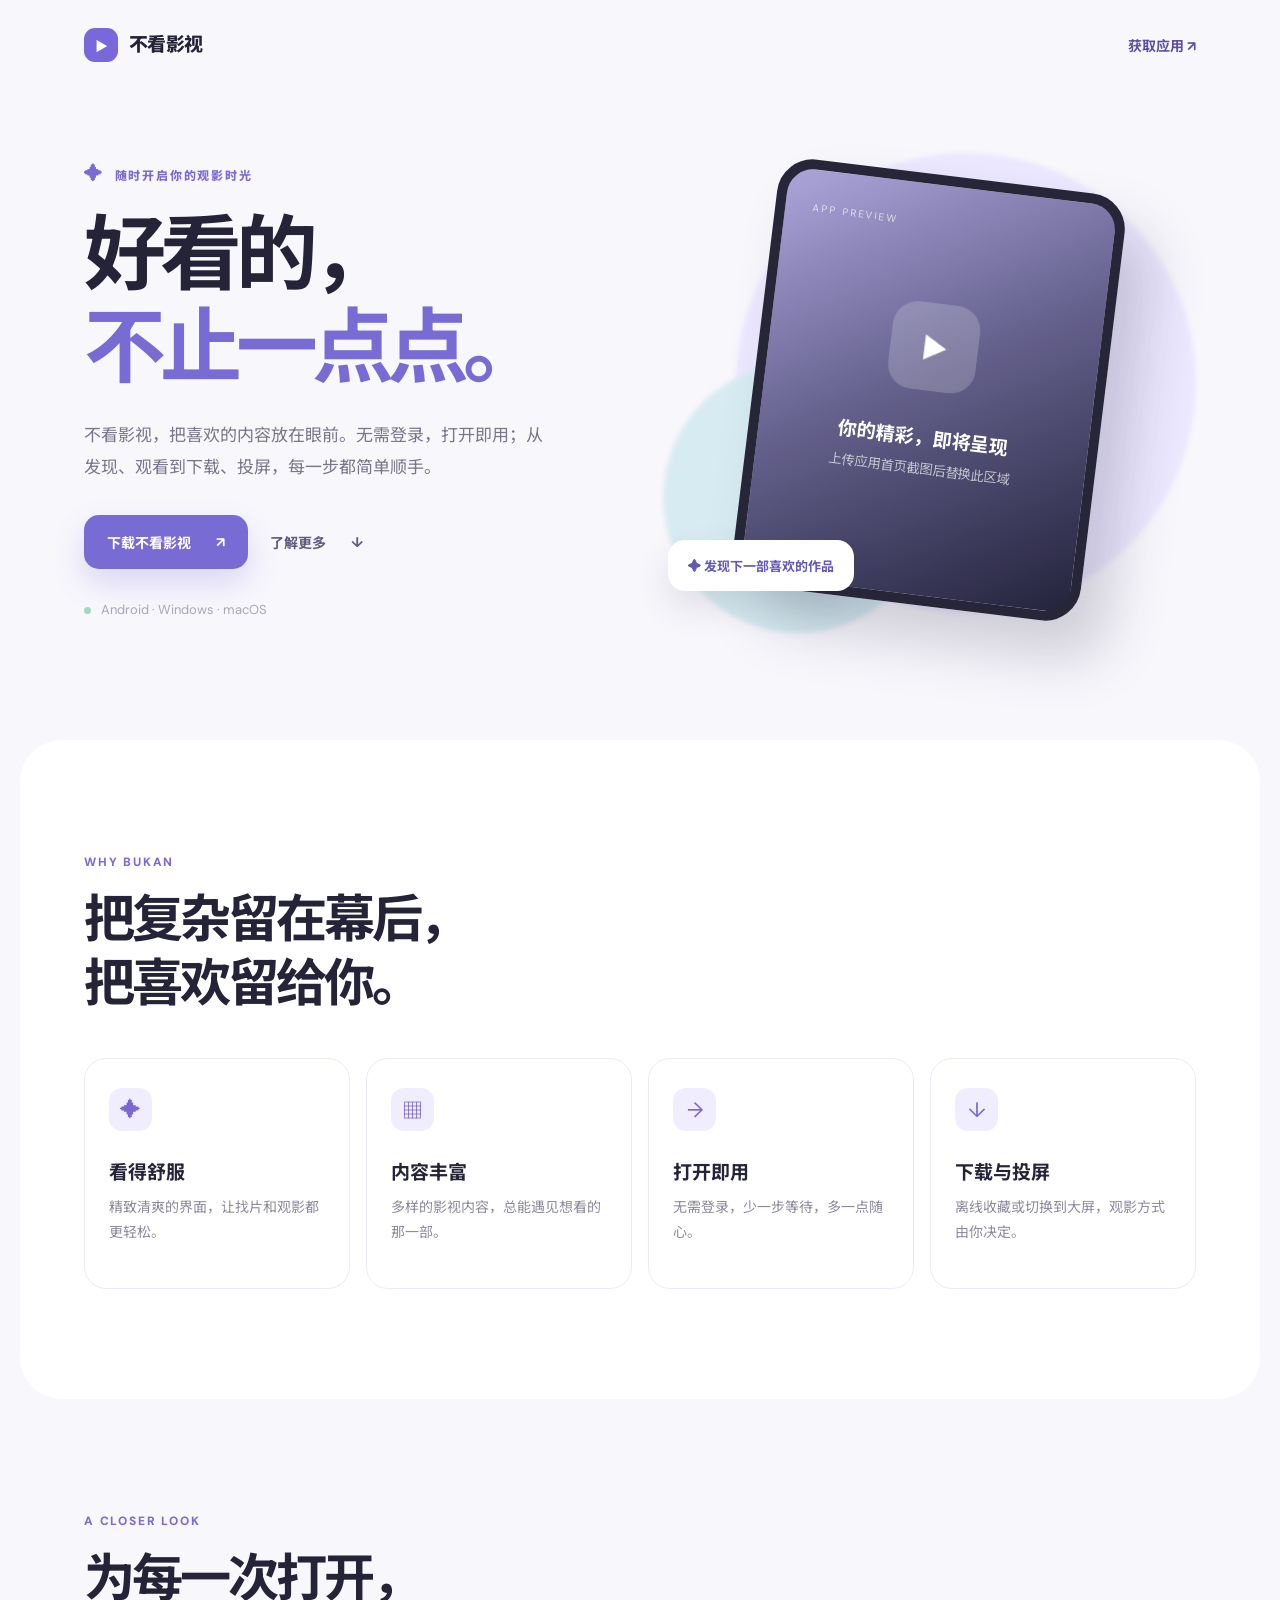
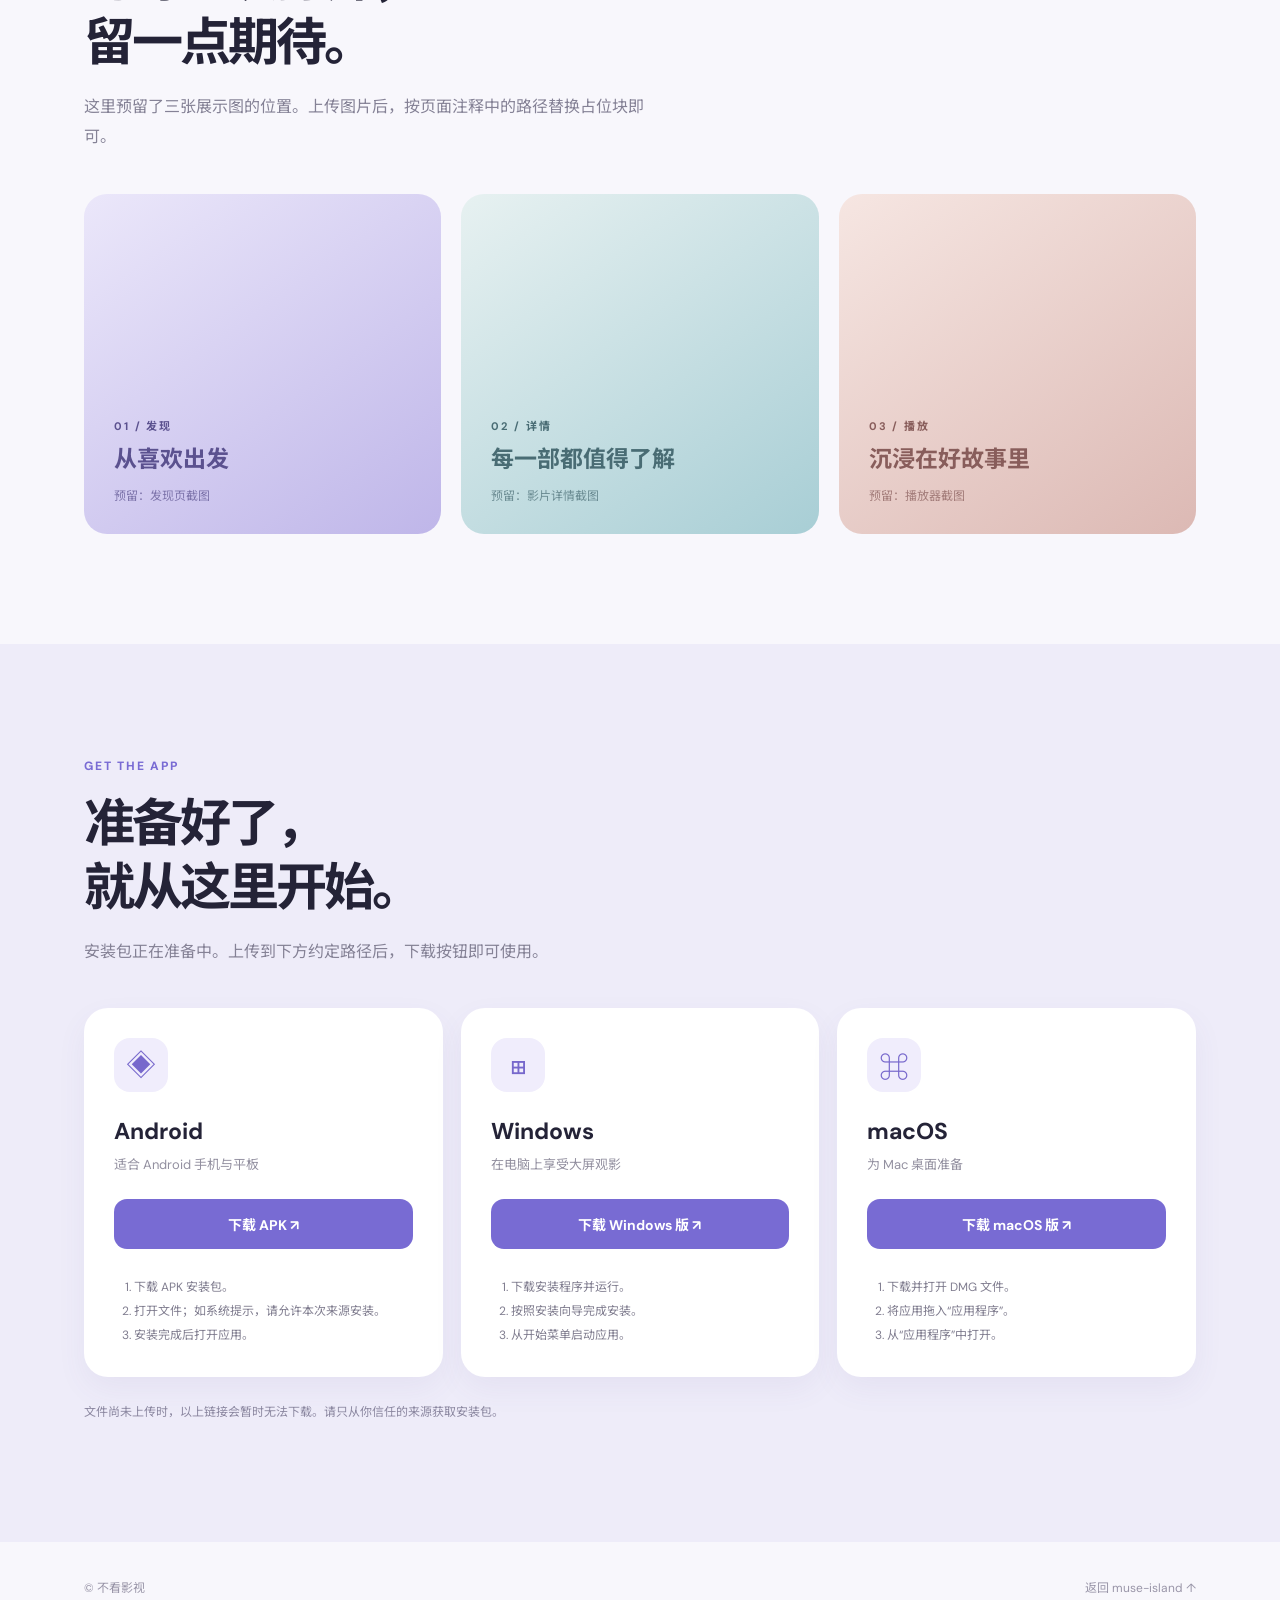
==== webApp/src/webMain/resources/bukan-yingshi/index.html @ 0767dc0f "加入不看影视入口" ====
<!doctype html>
<html lang="zh-CN">
<head>
  <meta charset="utf-8">
  <meta name="viewport" content="width=device-width, initial-scale=1">
  <meta name="description" content="不看影视：无需登录，打开即用。发现丰富内容，支持下载与投屏。">
  <title>不看影视 · 轻松发现好内容</title>
  <link rel="stylesheet" href="./styles.css">
</head>
<body>
  <div class="site-shell">
    <header class="topbar">
      <a class="brand" href="/" aria-label="返回 muse-island"><span class="brand-mark">▶</span> 不看影视</a>
      <a class="top-link" href="#download">获取应用 <span aria-hidden="true">↗</span></a>
    </header>

    <main>
      <section class="hero" aria-labelledby="hero-title">
        <div class="hero-copy">
          <span class="eyebrow"><span class="sparkle">✦</span> 随时开启你的观影时光</span>
          <h1 id="hero-title">好看的，<br><em>不止一点点。</em></h1>
          <p>不看影视，把喜欢的内容放在眼前。无需登录，打开即用；从发现、观看到下载、投屏，每一步都简单顺手。</p>
          <div class="hero-actions">
            <a class="button primary" href="#download">下载不看影视 <span aria-hidden="true">↗</span></a>
            <a class="button text-button" href="#features">了解更多 <span aria-hidden="true">↓</span></a>
          </div>
          <div class="hero-note"><span class="note-dot"></span> Android · Windows · macOS</div>
        </div>
        <div class="hero-art" aria-label="应用截图预留区域">
          <div class="orb orb-one"></div><div class="orb orb-two"></div>
          <div class="screen-placeholder"><span class="screen-badge">APP PREVIEW</span><div class="screen-play">▶</div><strong>你的精彩，即将呈现</strong><small>上传应用首页截图后替换此区域</small></div>
          <div class="floating-label">✦ 发现下一部喜欢的作品</div>
        </div>
      </section>

      <section class="features section" id="features" aria-labelledby="features-title">
        <div class="section-heading"><span class="eyebrow">WHY BUKAN</span><h2 id="features-title">把复杂留在幕后，<br>把喜欢留给你。</h2></div>
        <div class="feature-grid">
          <article class="feature-card"><span class="feature-icon">✦</span><h3>看得舒服</h3><p>精致清爽的界面，让找片和观影都更轻松。</p></article>
          <article class="feature-card"><span class="feature-icon">▦</span><h3>内容丰富</h3><p>多样的影视内容，总能遇见想看的那一部。</p></article>
          <article class="feature-card"><span class="feature-icon">→</span><h3>打开即用</h3><p>无需登录，少一步等待，多一点随心。</p></article>
          <article class="feature-card"><span class="feature-icon">↓</span><h3>下载与投屏</h3><p>离线收藏或切换到大屏，观影方式由你决定。</p></article>
        </div>
      </section>

      <section class="showcase section" aria-labelledby="showcase-title">
        <div class="section-heading"><span class="eyebrow">A CLOSER LOOK</span><h2 id="showcase-title">为每一次打开，<br>留一点期待。</h2><p>这里预留了三张展示图的位置。上传图片后，按页面注释中的路径替换占位块即可。</p></div>
        <div class="showcase-grid">
          <!-- 图片上传到站点根目录；替换为 <img src="/bukan-discover.webp" alt="不看影视发现页"> 等。 -->
          <div class="image-slot"><span>01 / 发现</span><strong>从喜欢出发</strong><small>预留：发现页截图</small></div>
          <div class="image-slot"><span>02 / 详情</span><strong>每一部都值得了解</strong><small>预留：影片详情截图</small></div>
          <div class="image-slot"><span>03 / 播放</span><strong>沉浸在好故事里</strong><small>预留：播放器截图</small></div>
        </div>
      </section>

      <section class="download section" id="download" aria-labelledby="download-title">
        <div class="section-heading"><span class="eyebrow">GET THE APP</span><h2 id="download-title">准备好了，<br>就从这里开始。</h2><p>安装包正在准备中。上传到下方约定路径后，下载按钮即可使用。</p></div>
        <div class="download-grid">
          <article class="download-card"><span class="platform-icon">◈</span><h3>Android</h3><p>适合 Android 手机与平板</p><a href="/bukan-yingshi.apk" download>下载 APK ↗</a><ol><li>下载 APK 安装包。</li><li>打开文件；如系统提示，请允许本次来源安装。</li><li>安装完成后打开应用。</li></ol></article>
          <article class="download-card"><span class="platform-icon">⊞</span><h3>Windows</h3><p>在电脑上享受大屏观影</p><a href="/bukan-yingshi-windows.exe" download>下载 Windows 版 ↗</a><ol><li>下载安装程序并运行。</li><li>按照安装向导完成安装。</li><li>从开始菜单启动应用。</li></ol></article>
          <article class="download-card"><span class="platform-icon">⌘</span><h3>macOS</h3><p>为 Mac 桌面准备</p><a href="/bukan-yingshi-macos.dmg" download>下载 macOS 版 ↗</a><ol><li>下载并打开 DMG 文件。</li><li>将应用拖入“应用程序”。</li><li>从“应用程序”中打开。</li></ol></article>
        </div>
        <p class="download-note">文件尚未上传时，以上链接会暂时无法下载。请只从你信任的来源获取安装包。</p>
      </section>
    </main>
    <footer><span>© 不看影视</span><a href="/">返回 muse-island ↑</a></footer>
  </div>
</body>
</html>
---- webApp/src/webMain/resources/bukan-yingshi/styles.css ----
@import url('https://fonts.googleapis.com/css2?family=DM+Sans:wght@400;500;600;700&family=Noto+Sans+SC:wght@400;500;600;700;800&display=swap');
:root{font-family:'DM Sans','Noto Sans SC',sans-serif;color:#242337;background:#f8f7fc;scroll-behavior:smooth}
*{box-sizing:border-box}body{margin:0}a{color:inherit;text-decoration:none}button,a{-webkit-tap-highlight-color:transparent}a:focus-visible{outline:3px solid #8b7dea;outline-offset:4px}h1,h2,h3,p{margin-top:0}.site-shell{overflow:hidden}.topbar,.hero,.section,footer{max-width:1240px;margin:auto;padding-left:clamp(24px,5vw,64px);padding-right:clamp(24px,5vw,64px)}
.topbar{height:90px;display:flex;align-items:center;justify-content:space-between}.brand{font-size:19px;font-weight:800;letter-spacing:-.04em}.brand-mark{display:inline-grid;place-items:center;width:34px;height:34px;margin-right:8px;border-radius:11px;background:#7868dc;color:white;font-size:13px}.top-link{font-size:14px;font-weight:700;color:#5c50a1}
.hero{min-height:650px;display:grid;grid-template-columns:1fr 1.02fr;align-items:center;gap:5%;padding-top:50px;padding-bottom:100px}.eyebrow{color:#796bd4;font-size:12px;font-weight:800;letter-spacing:.15em}.sparkle{font-size:18px;margin-right:6px}.hero h1{font-size:clamp(55px,6.4vw,92px);line-height:1.14;letter-spacing:-.075em;margin:23px 0}.hero h1 em{font-style:normal;color:#796bd4}.hero-copy>p{max-width:475px;color:#77768a;font-size:17px;line-height:1.9}.hero-actions{display:flex;align-items:center;gap:22px;margin:32px 0}.button{display:inline-flex;align-items:center;justify-content:center;gap:25px;font-weight:700;font-size:14px}.primary{padding:17px 23px;border-radius:15px;background:#796bd4;color:white;box-shadow:0 14px 30px #796bd43b}.primary:hover{background:#6556c2}.text-button{color:#605b83}.hero-note{font-size:13px;color:#aaa6b7}.note-dot{display:inline-block;width:7px;height:7px;border-radius:50%;background:#9fd9be;margin-right:7px}
.hero-art{height:485px;position:relative;display:grid;place-items:center}.orb{position:absolute;border-radius:50%;filter:blur(2px)}.orb-one{width:460px;height:460px;background:#ece8ff;right:0;top:5px}.orb-two{width:270px;height:270px;background:#d7ecf2;left:0;bottom:0}.screen-placeholder{position:relative;width:min(75%,350px);height:430px;border:10px solid #272638;border-radius:36px;background:linear-gradient(150deg,#aca5db,#65618d 47%,#24233c);box-shadow:30px 34px 55px #34304d36;display:flex;align-items:center;justify-content:center;flex-direction:column;text-align:center;color:white;transform:rotate(7deg)}.screen-badge{position:absolute;top:32px;left:27px;font-size:10px;letter-spacing:.2em;opacity:.7}.screen-play{display:grid;place-items:center;width:88px;height:88px;margin-bottom:32px;border-radius:25px;background:#ffffff30;backdrop-filter:blur(8px);font-size:27px}.screen-placeholder strong{font-size:19px}.screen-placeholder small{opacity:.66;margin-top:8px}.floating-label{position:absolute;left:1%;bottom:42px;background:white;padding:16px 20px;border-radius:17px;box-shadow:0 16px 35px #34304d1f;font-size:13px;font-weight:700;color:#6559b6}
.section{padding-top:110px;padding-bottom:110px}.section-heading{margin-bottom:42px}.section-heading h2{font-size:clamp(34px,4vw,55px);line-height:1.25;letter-spacing:-.06em;margin:17px 0}.section-heading p{max-width:580px;color:#858296;line-height:1.85}.features{background:#fff;border-radius:42px}.feature-grid{display:grid;grid-template-columns:repeat(4,1fr);gap:16px}.feature-card{border:1px solid #eeeaf4;border-radius:22px;padding:29px 24px;min-height:222px}.feature-icon{display:grid;place-items:center;width:43px;height:43px;border-radius:13px;background:#f0edff;color:#7869d0;font-size:21px}.feature-card h3{font-size:19px;margin:26px 0 10px}.feature-card p{font-size:14px;line-height:1.8;color:#8c899c}
.showcase-grid{display:grid;grid-template-columns:repeat(3,1fr);gap:20px}.image-slot{min-height:340px;padding:30px;display:flex;flex-direction:column;justify-content:end;border-radius:23px;background:linear-gradient(145deg,#ebe7fa,#bfb6e9);color:#5b518f}.image-slot:nth-child(2){background:linear-gradient(145deg,#e7f1f1,#a8ced5);color:#496c74}.image-slot:nth-child(3){background:linear-gradient(145deg,#f6e6e2,#dcb9b4);color:#885d5b}.image-slot span{font-size:11px;font-weight:700;letter-spacing:.17em}.image-slot strong{font-size:23px;line-height:1.4;margin:10px 0}.image-slot small{font-size:12px;opacity:.7}
.download{max-width:none;background:#eeecf9}.download>.section-heading,.download-grid,.download-note{max-width:1112px;margin-left:auto;margin-right:auto}.download-grid{display:grid;grid-template-columns:repeat(3,1fr);gap:18px}.download-card{background:white;border-radius:24px;padding:30px;box-shadow:0 12px 30px #5e559010}.platform-icon{display:grid;place-items:center;width:54px;height:54px;border-radius:16px;background:#f0edfc;color:#7768cc;font-size:30px}.download-card h3{font-size:23px;margin:24px 0 8px}.download-card>p{color:#9390a0;font-size:13px}.download-card>a{display:block;padding:15px 18px;margin:26px 0;border-radius:13px;background:#786bd3;color:white;text-align:center;font-size:14px;font-weight:700}.download-card>a:hover{background:#6659bf}.download-card ol{padding-left:20px;margin:0;color:#817e90;font-size:12px;line-height:2}.download-note{color:#8c88a1;font-size:12px;margin-top:25px}footer{display:flex;justify-content:space-between;padding-top:36px;padding-bottom:36px;color:#9995a8;font-size:12px}
@media(max-width:900px){.hero{grid-template-columns:1fr;padding-top:35px}.hero-art{height:410px}.feature-grid{grid-template-columns:repeat(2,1fr)}.download-grid{grid-template-columns:1fr}.showcase-grid{gap:12px}.image-slot{min-height:260px;padding:20px}}
@media(max-width:620px){.topbar{height:70px}.hero{padding-bottom:65px}.hero h1{font-size:57px}.hero-copy>p{font-size:15px}.hero-art{height:350px}.orb-one{width:330px;height:330px}.orb-two{width:180px;height:180px}.screen-placeholder{height:310px;width:235px;border-width:7px;border-radius:27px}.screen-play{width:60px;height:60px;font-size:20px;margin-bottom:18px}.screen-placeholder strong{font-size:15px}.screen-placeholder small{font-size:10px}.floating-label{bottom:15px}.section{padding-top:75px;padding-bottom:75px}.features{border-radius:25px}.feature-grid{grid-template-columns:1fr 1fr;gap:10px}.feature-card{min-height:185px;padding:18px}.feature-card h3{font-size:16px;margin:20px 0 6px}.feature-card p{font-size:12px}.showcase-grid{display:flex;overflow-x:auto;scroll-snap-type:x mandatory}.image-slot{min-width:78%;scroll-snap-align:center}footer{gap:15px}}
@media(prefers-reduced-motion:reduce){:root{scroll-behavior:auto}}
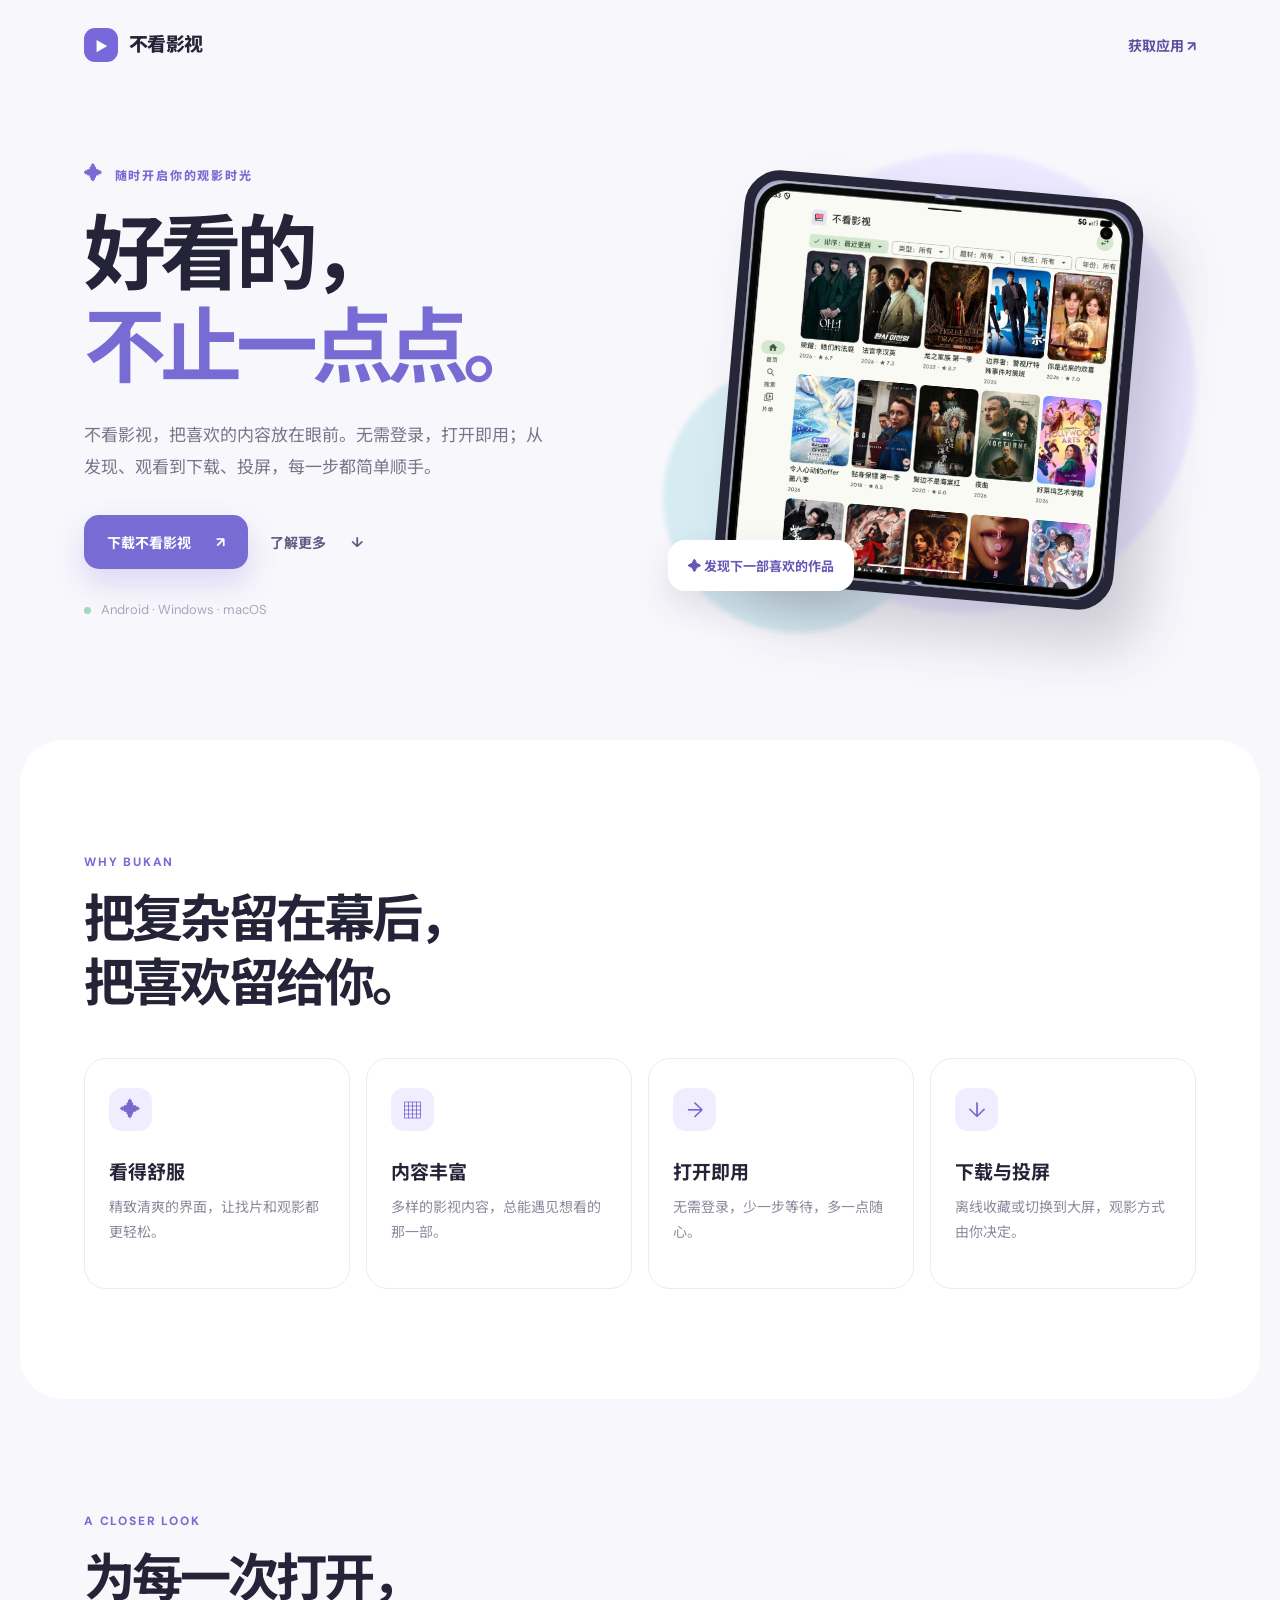
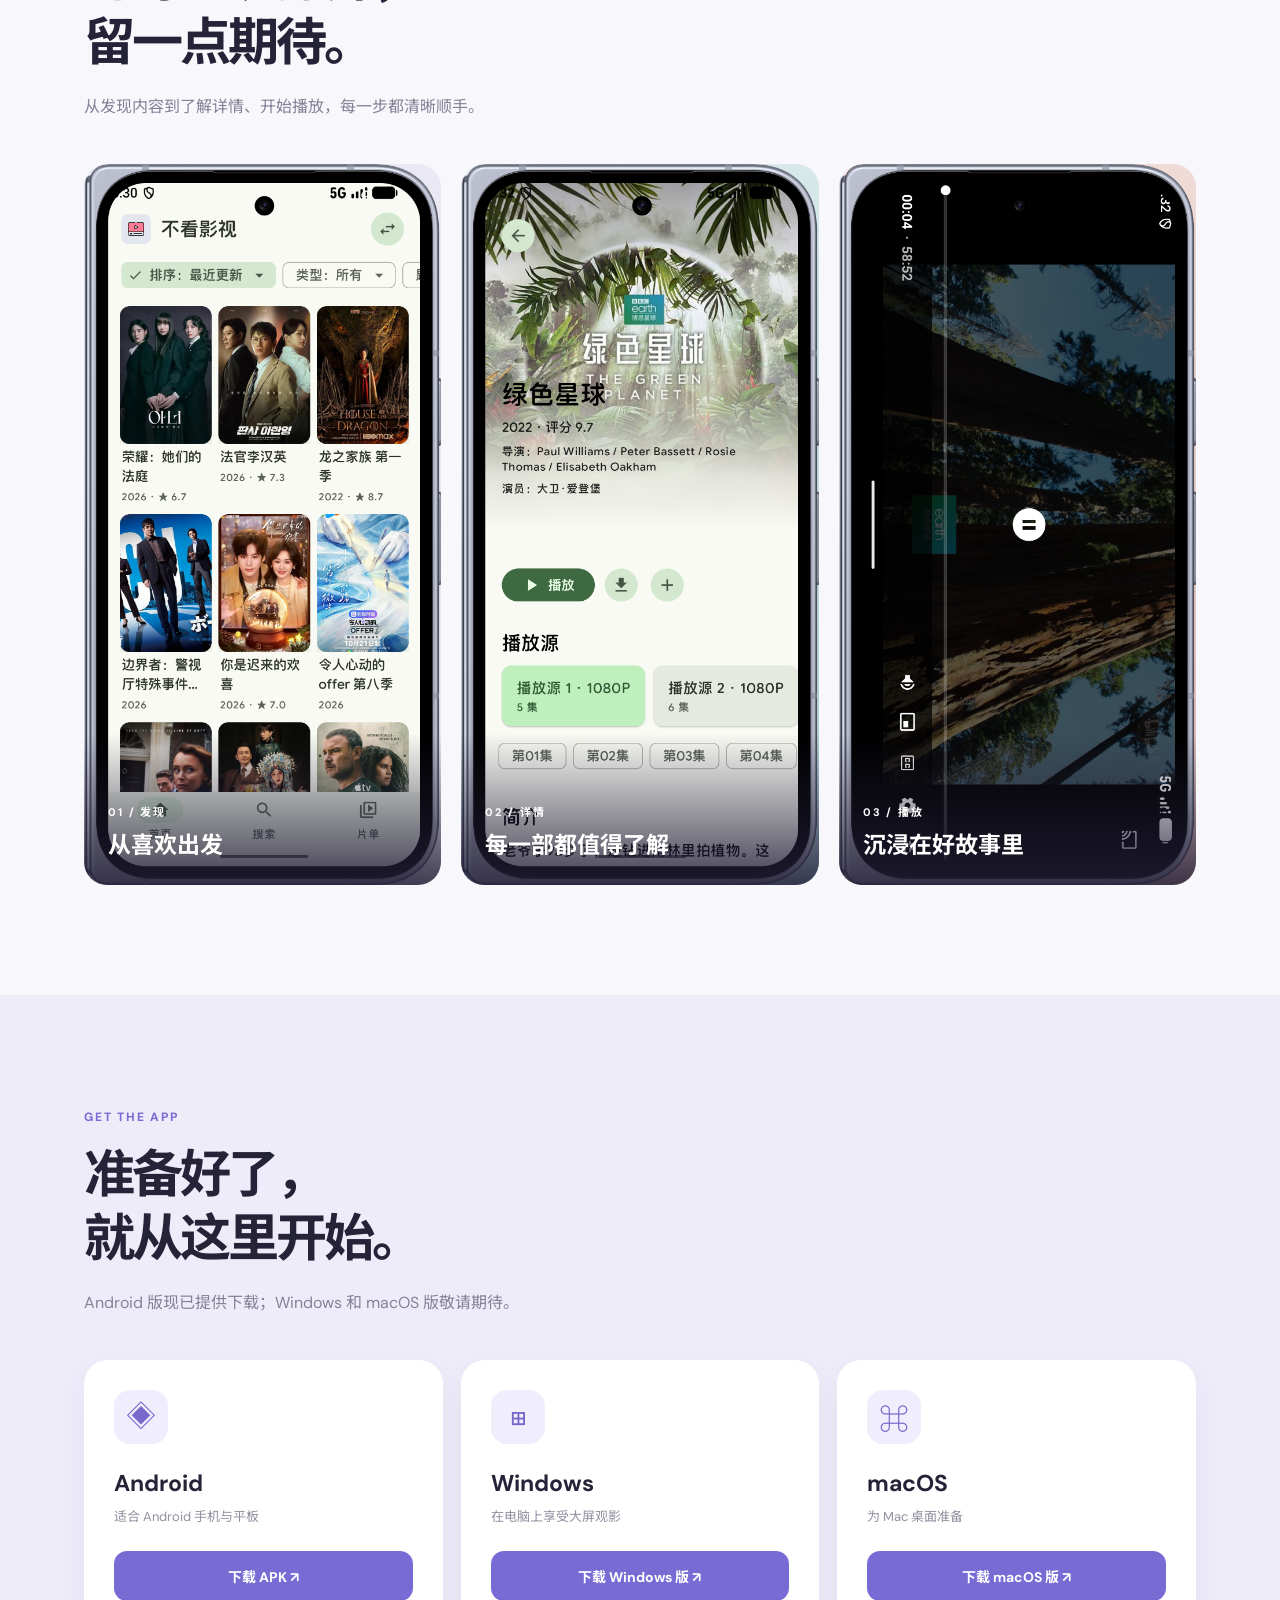
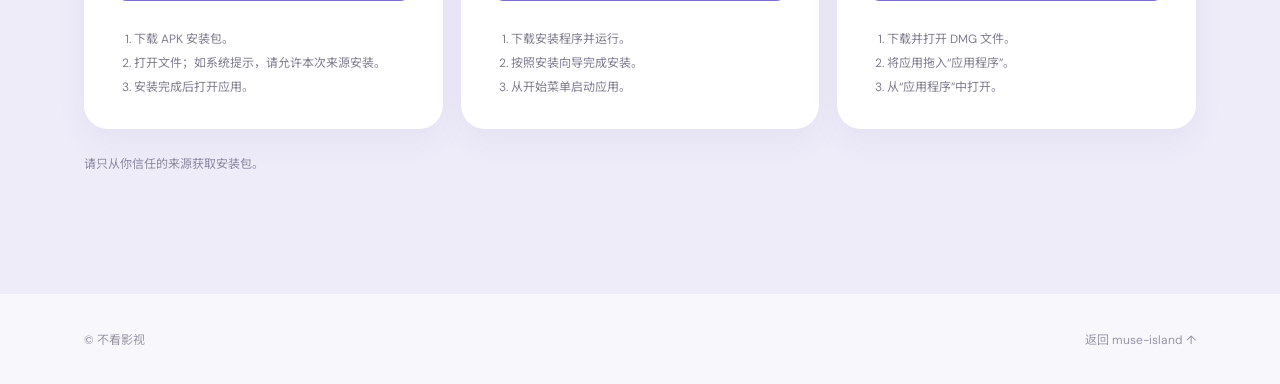
==== commit 550c9f0c: "完善不看影视网页" ====
--- a/webApp/src/webMain/resources/bukan-yingshi/index.html
+++ b/webApp/src/webMain/resources/bukan-yingshi/index.html
@@ -26,9 +26,9 @@
           </div>
           <div class="hero-note"><span class="note-dot"></span> Android · Windows · macOS</div>
         </div>
-        <div class="hero-art" aria-label="应用截图预留区域">
+        <div class="hero-art" aria-label="不看影视首页截图">
           <div class="orb orb-one"></div><div class="orb orb-two"></div>
-          <div class="screen-placeholder"><span class="screen-badge">APP PREVIEW</span><div class="screen-play">▶</div><strong>你的精彩，即将呈现</strong><small>上传应用首页截图后替换此区域</small></div>
+          <div class="screen-placeholder"><img class="screen-shot" src="./home.png" alt="不看影视首页" fetchpriority="high"></div>
           <div class="floating-label">✦ 发现下一部喜欢的作品</div>
         </div>
       </section>
@@ -44,25 +44,29 @@
       </section>
 
       <section class="showcase section" aria-labelledby="showcase-title">
-        <div class="section-heading"><span class="eyebrow">A CLOSER LOOK</span><h2 id="showcase-title">为每一次打开，<br>留一点期待。</h2><p>这里预留了三张展示图的位置。上传图片后，按页面注释中的路径替换占位块即可。</p></div>
+        <div class="section-heading"><span class="eyebrow">A CLOSER LOOK</span><h2 id="showcase-title">为每一次打开，<br>留一点期待。</h2><p>从发现内容到了解详情、开始播放，每一步都清晰顺手。</p></div>
         <div class="showcase-grid">
-          <!-- 图片上传到站点根目录；替换为 <img src="/bukan-discover.webp" alt="不看影视发现页"> 等。 -->
-          <div class="image-slot"><span>01 / 发现</span><strong>从喜欢出发</strong><small>预留：发现页截图</small></div>
-          <div class="image-slot"><span>02 / 详情</span><strong>每一部都值得了解</strong><small>预留：影片详情截图</small></div>
-          <div class="image-slot"><span>03 / 播放</span><strong>沉浸在好故事里</strong><small>预留：播放器截图</small></div>
+          <div class="image-slot"><img src="./find.png" alt="不看影视发现页面" loading="lazy"><div class="slot-copy"><span>01 / 发现</span><strong>从喜欢出发</strong></div></div>
+          <div class="image-slot"><img src="./detail.png" alt="不看影视影片详情页面" loading="lazy"><div class="slot-copy"><span>02 / 详情</span><strong>每一部都值得了解</strong></div></div>
+          <div class="image-slot"><img src="./play.png" alt="不看影视播放页面" loading="lazy"><div class="slot-copy"><span>03 / 播放</span><strong>沉浸在好故事里</strong></div></div>
         </div>
       </section>
 
       <section class="download section" id="download" aria-labelledby="download-title">
-        <div class="section-heading"><span class="eyebrow">GET THE APP</span><h2 id="download-title">准备好了，<br>就从这里开始。</h2><p>安装包正在准备中。上传到下方约定路径后，下载按钮即可使用。</p></div>
+        <div class="section-heading"><span class="eyebrow">GET THE APP</span><h2 id="download-title">准备好了，<br>就从这里开始。</h2><p>Android 版现已提供下载；Windows 和 macOS 版敬请期待。</p></div>
         <div class="download-grid">
-          <article class="download-card"><span class="platform-icon">◈</span><h3>Android</h3><p>适合 Android 手机与平板</p><a href="/bukan-yingshi.apk" download>下载 APK ↗</a><ol><li>下载 APK 安装包。</li><li>打开文件；如系统提示，请允许本次来源安装。</li><li>安装完成后打开应用。</li></ol></article>
-          <article class="download-card"><span class="platform-icon">⊞</span><h3>Windows</h3><p>在电脑上享受大屏观影</p><a href="/bukan-yingshi-windows.exe" download>下载 Windows 版 ↗</a><ol><li>下载安装程序并运行。</li><li>按照安装向导完成安装。</li><li>从开始菜单启动应用。</li></ol></article>
-          <article class="download-card"><span class="platform-icon">⌘</span><h3>macOS</h3><p>为 Mac 桌面准备</p><a href="/bukan-yingshi-macos.dmg" download>下载 macOS 版 ↗</a><ol><li>下载并打开 DMG 文件。</li><li>将应用拖入“应用程序”。</li><li>从“应用程序”中打开。</li></ol></article>
+          <article class="download-card"><span class="platform-icon">◈</span><h3>Android</h3><p>适合 Android 手机与平板</p><a href="./bukan-yingshi_v2.0.apk" download>下载 APK ↗</a><ol><li>下载 APK 安装包。</li><li>打开文件；如系统提示，请允许本次来源安装。</li><li>安装完成后打开应用。</li></ol></article>
+          <article class="download-card"><span class="platform-icon">⊞</span><h3>Windows</h3><p>在电脑上享受大屏观影</p><button type="button" onclick="document.getElementById('unavailable-dialog').showModal()">下载 Windows 版 ↗</button><ol><li>下载安装程序并运行。</li><li>按照安装向导完成安装。</li><li>从开始菜单启动应用。</li></ol></article>
+          <article class="download-card"><span class="platform-icon">⌘</span><h3>macOS</h3><p>为 Mac 桌面准备</p><button type="button" onclick="document.getElementById('unavailable-dialog').showModal()">下载 macOS 版 ↗</button><ol><li>下载并打开 DMG 文件。</li><li>将应用拖入“应用程序”。</li><li>从“应用程序”中打开。</li></ol></article>
         </div>
-        <p class="download-note">文件尚未上传时，以上链接会暂时无法下载。请只从你信任的来源获取安装包。</p>
+        <p class="download-note">请只从你信任的来源获取安装包。</p>
       </section>
     </main>
+    <dialog id="unavailable-dialog" aria-labelledby="unavailable-title">
+      <h2 id="unavailable-title">暂无安装包可供下载</h2>
+      <p>这个平台的版本还没有上传，请稍后再来看看。</p>
+      <form method="dialog"><button type="submit">知道了</button></form>
+    </dialog>
     <footer><span>© 不看影视</span><a href="/">返回 muse-island ↑</a></footer>
   </div>
 </body>
--- a/webApp/src/webMain/resources/bukan-yingshi/styles.css
+++ b/webApp/src/webMain/resources/bukan-yingshi/styles.css
@@ -10,3 +10,13 @@
 @media(max-width:900px){.hero{grid-template-columns:1fr;padding-top:35px}.hero-art{height:410px}.feature-grid{grid-template-columns:repeat(2,1fr)}.download-grid{grid-template-columns:1fr}.showcase-grid{gap:12px}.image-slot{min-height:260px;padding:20px}}
 @media(max-width:620px){.topbar{height:70px}.hero{padding-bottom:65px}.hero h1{font-size:57px}.hero-copy>p{font-size:15px}.hero-art{height:350px}.orb-one{width:330px;height:330px}.orb-two{width:180px;height:180px}.screen-placeholder{height:310px;width:235px;border-width:7px;border-radius:27px}.screen-play{width:60px;height:60px;font-size:20px;margin-bottom:18px}.screen-placeholder strong{font-size:15px}.screen-placeholder small{font-size:10px}.floating-label{bottom:15px}.section{padding-top:75px;padding-bottom:75px}.features{border-radius:25px}.feature-grid{grid-template-columns:1fr 1fr;gap:10px}.feature-card{min-height:185px;padding:18px}.feature-card h3{font-size:16px;margin:20px 0 6px}.feature-card p{font-size:12px}.showcase-grid{display:flex;overflow-x:auto;scroll-snap-type:x mandatory}.image-slot{min-width:78%;scroll-snap-align:center}footer{gap:15px}}
 @media(prefers-reduced-motion:reduce){:root{scroll-behavior:auto}}
+.screen-placeholder{width:min(85%,400px);height:auto;aspect-ratio:2201/2268;overflow:hidden;transform:rotate(5deg)}
+.screen-shot{display:block;width:100%;height:100%;object-fit:contain}
+.image-slot{min-height:0;padding:0;display:block;position:relative;overflow:hidden;background:#eae8f3}
+.image-slot img{display:block;width:100%;height:auto}
+.slot-copy{position:absolute;inset:auto 0 0;padding:70px 24px 24px;background:linear-gradient(transparent,#211d35d9);color:#fff}
+.slot-copy span{display:block}.slot-copy strong{display:block;margin-bottom:0}
+@media(max-width:620px){.screen-placeholder{width:min(85%,300px);height:auto}.image-slot{min-height:0}}
+.download-card>a,.download-card>button{display:block;width:100%;padding:15px 18px;margin:26px 0;border:0;border-radius:13px;background:#786bd3;color:white;text-align:center;font:700 14px 'DM Sans','Noto Sans SC',sans-serif;cursor:pointer}
+.download-card>button:hover{background:#6659bf}.download-card>button:focus-visible,dialog button:focus-visible{outline:3px solid #8b7dea;outline-offset:3px}
+dialog{max-width:min(90vw,400px);padding:30px;border:0;border-radius:22px;box-shadow:0 24px 70px #24233740;color:#242337;font-family:inherit}dialog::backdrop{background:#211d3570}dialog h2{font-size:21px;margin-bottom:12px}dialog p{color:#77768a;line-height:1.7}dialog form{text-align:right;margin-top:24px}dialog button{padding:11px 20px;border:0;border-radius:11px;background:#786bd3;color:white;font:inherit;font-size:14px;font-weight:700;cursor:pointer}
